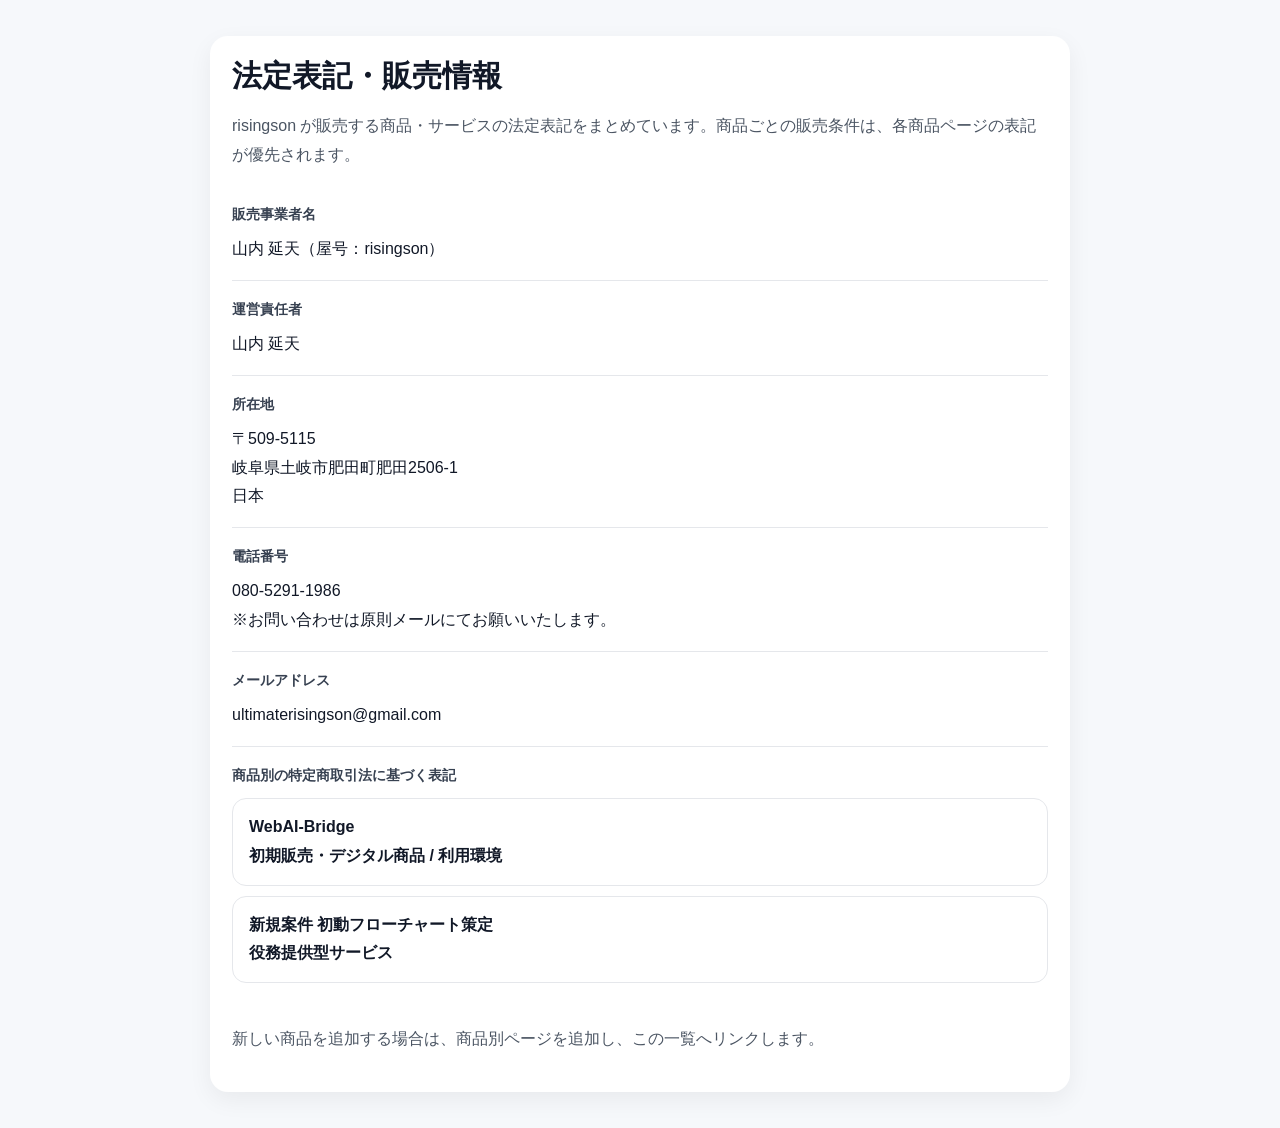
==== legal/index.html @ 5fc0721b "feat: add reusable legal index for multi-product sales" ====
<!doctype html>
<html lang="ja">
<head>
  <meta charset="utf-8">
  <meta name="viewport" content="width=device-width,initial-scale=1">
  <title>法定表記・販売情報｜risingson</title>
  <style>
    body{margin:0;font-family:-apple-system,BlinkMacSystemFont,"Segoe UI",sans-serif;background:#f6f8fb;color:#111827;line-height:1.8}
    .wrap{max-width:860px;margin:0 auto;padding:20px}.card{background:#fff;border-radius:18px;padding:22px;margin:16px 0;box-shadow:0 8px 24px rgba(0,0,0,.06)}
    h1{font-size:30px;line-height:1.2;margin:0 0 18px}.note{color:#4b5563}.item{border-top:1px solid #e5e7eb;padding:16px 0}.item:first-of-type{border-top:none}.label{font-size:14px;font-weight:700;color:#374151;margin:0 0 8px}.value{margin:0;word-break:break-word}a{color:#111827;font-weight:600}.product{display:block;padding:14px 16px;margin:10px 0;border:1px solid #e5e7eb;border-radius:14px;text-decoration:none}.product:hover{background:#f9fafb}
  </style>
</head>
<body><main class="wrap"><section class="card">
  <h1>法定表記・販売情報</h1>
  <p class="note">risingson が販売する商品・サービスの法定表記をまとめています。商品ごとの販売条件は、各商品ページの表記が優先されます。</p>
  <div class="item"><p class="label">販売事業者名</p><p class="value">山内 延天（屋号：risingson）</p></div>
  <div class="item"><p class="label">運営責任者</p><p class="value">山内 延天</p></div>
  <div class="item"><p class="label">所在地</p><p class="value">〒509-5115<br>岐阜県土岐市肥田町肥田2506-1<br>日本</p></div>
  <div class="item"><p class="label">電話番号</p><p class="value">080-5291-1986<br>※お問い合わせは原則メールにてお願いいたします。</p></div>
  <div class="item"><p class="label">メールアドレス</p><p class="value">ultimaterisingson@gmail.com</p></div>
  <div class="item"><p class="label">商品別の特定商取引法に基づく表記</p>
    <a class="product" href="products/webai-bridge.html"><strong>WebAI-Bridge</strong><br><span>初期販売・デジタル商品 / 利用環境</span></a>
    <a class="product" href="tokushoho.html"><strong>新規案件 初動フローチャート策定</strong><br><span>役務提供型サービス</span></a>
  </div>
  <p class="note">新しい商品を追加する場合は、商品別ページを追加し、この一覧へリンクします。</p>
</section></main></body></html>
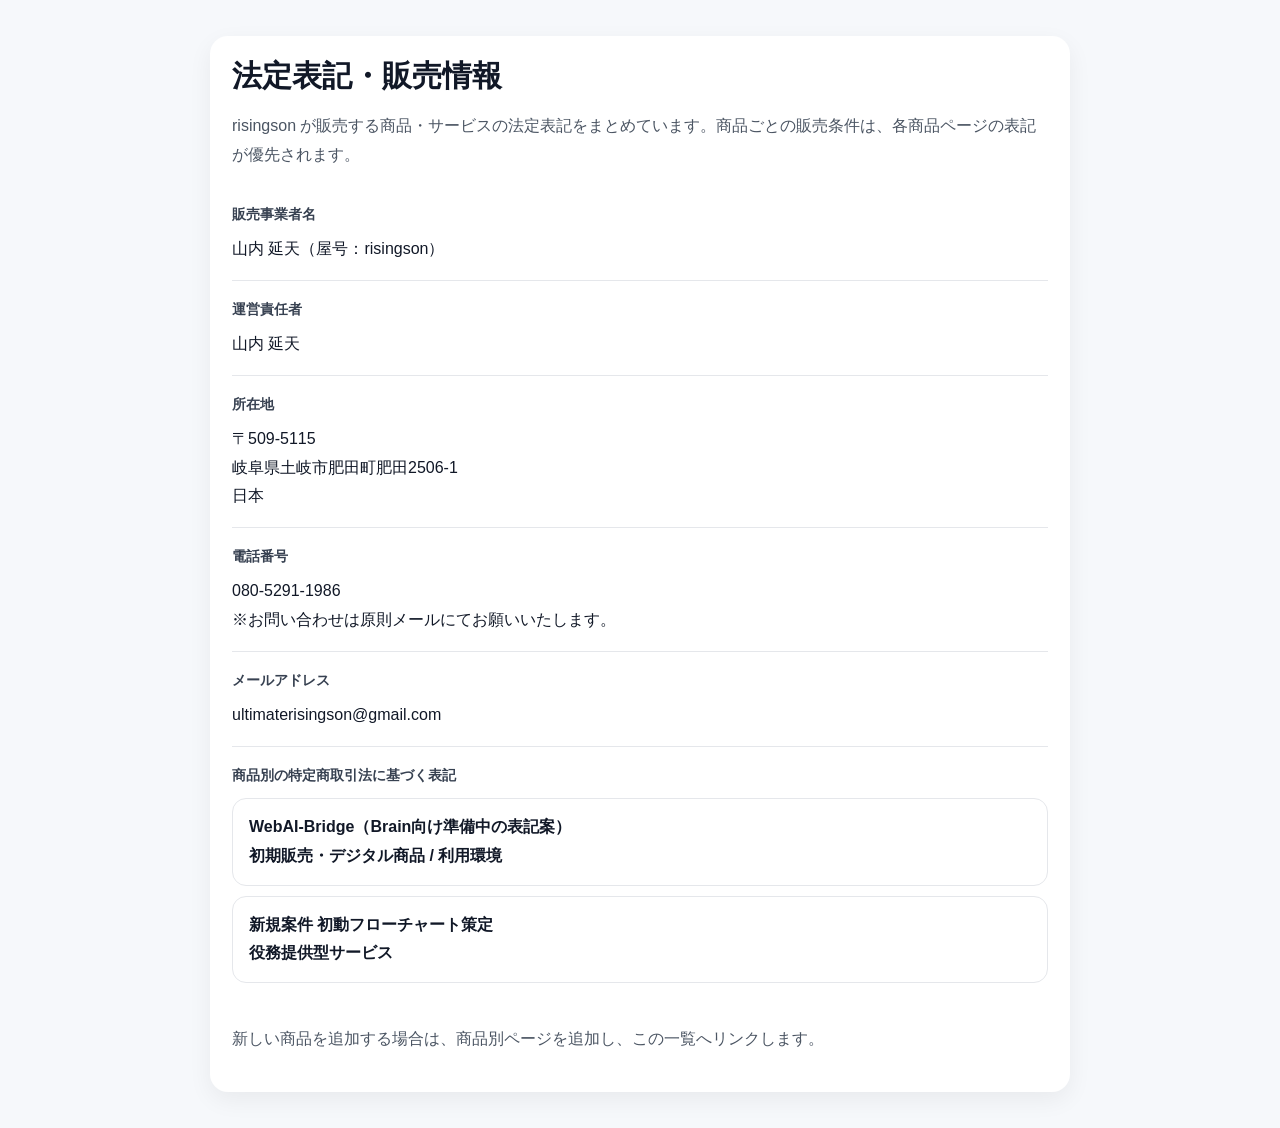
==== commit 6d330fe9: "Scope WebAI pre-sale status and draft terms to the Brain channel" ====
--- a/legal/index.html
+++ b/legal/index.html
@@ -19,7 +19,7 @@
   <div class="item"><p class="label">電話番号</p><p class="value">080-5291-1986<br>※お問い合わせは原則メールにてお願いいたします。</p></div>
   <div class="item"><p class="label">メールアドレス</p><p class="value">ultimaterisingson@gmail.com</p></div>
   <div class="item"><p class="label">商品別の特定商取引法に基づく表記</p>
-    <a class="product" href="products/webai-bridge.html"><strong>WebAI-Bridge</strong><br><span>初期販売・デジタル商品 / 利用環境</span></a>
+    <a class="product" href="products/webai-bridge.html"><strong>WebAI-Bridge（Brain向け準備中の表記案）</strong><br><span>初期販売・デジタル商品 / 利用環境</span></a>
     <a class="product" href="tokushoho.html"><strong>新規案件 初動フローチャート策定</strong><br><span>役務提供型サービス</span></a>
   </div>
   <p class="note">新しい商品を追加する場合は、商品別ページを追加し、この一覧へリンクします。</p>
